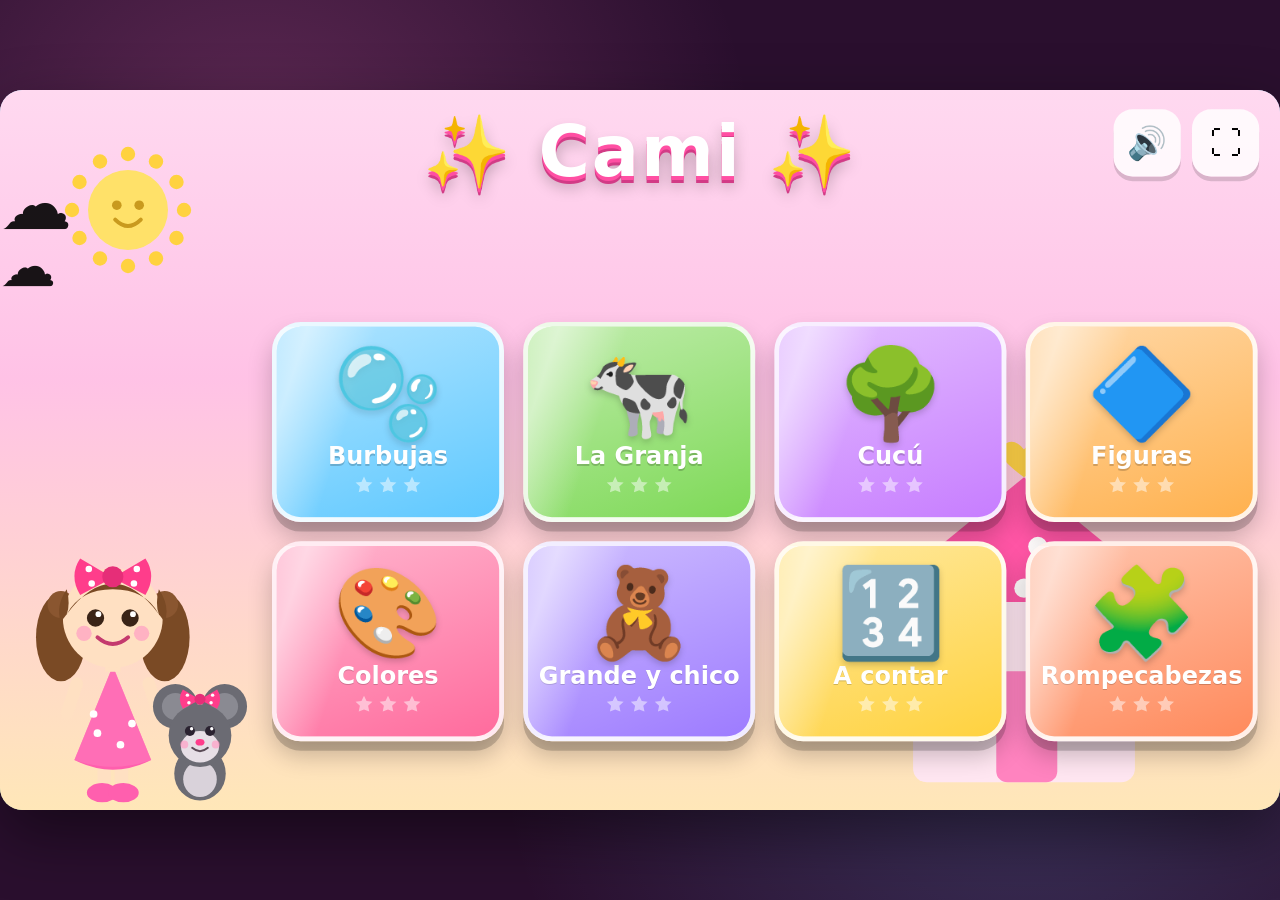
==== cami/index.html @ 779be209 "Arcade hub: portal + Cami's game + Tibia 7.6 tribute Static site for juegos.cesardelarosa.org. - / p" ====
<!doctype html>
<html lang="es">
<head>
  <meta charset="utf-8">
  <meta name="viewport" content="width=device-width, initial-scale=1, maximum-scale=1, user-scalable=no, viewport-fit=cover">
  <meta name="theme-color" content="#ff4fa3">
  <meta name="apple-mobile-web-app-capable" content="yes">
  <meta name="mobile-web-app-capable" content="yes">
  <title>El videojuego de Cami</title>
  <link rel="manifest" href="manifest.webmanifest">
  <link rel="icon" href="icon.svg" type="image/svg+xml">
  <link rel="apple-touch-icon" href="icon.svg">
  <link rel="stylesheet" href="css/base.css?v=2">
  <link rel="stylesheet" href="css/games.css?v=2">
</head>
<body>
  <div id="viewport">
    <div id="stage">
      <div id="scene"></div>
      <div id="hud"></div>
      <canvas id="fx" width="1600" height="900"></canvas>
      <div id="overlay"></div>
    </div>
  </div>

  <div id="rotate-overlay" hidden>
    <div class="rotate-card">
      <div class="rotate-phone">📱</div>
      <div class="rotate-text">¡Gira tu teléfono!</div>
      <div class="rotate-sub">Cami juega de lado 💖</div>
    </div>
  </div>

  <!-- motor (orden de dependencias) -->
  <script src="js/storage.js?v=2"></script>
  <script src="js/audio.js?v=2"></script>
  <script src="js/tts.js?v=2"></script>
  <script src="js/stage.js?v=2"></script>
  <script src="js/confetti.js?v=2"></script>
  <script src="js/drag.js?v=2"></script>
  <script src="js/characters.js?v=2"></script>
  <script src="js/shell.js?v=2"></script>
  <!-- juegos -->
  <script src="js/games/burbujas.js?v=2"></script>
  <script src="js/games/animales.js?v=2"></script>
  <script src="js/games/cucu.js?v=2"></script>
  <script src="js/games/figuras.js?v=2"></script>
  <script src="js/games/colores.js?v=2"></script>
  <script src="js/games/tamanos.js?v=2"></script>
  <script src="js/games/numeros.js?v=2"></script>
  <script src="js/games/rompecabezas.js?v=2"></script>
  <!-- arranque -->
  <script src="js/home.js?v=2"></script>
  <script src="js/main.js?v=2"></script>
</body>
</html>
---- cami/css/base.css ----
/* ===== Reset y base ===== */
* { margin: 0; padding: 0; box-sizing: border-box; }
html, body {
  height: 100%;
  overflow: hidden;
  background: #2a0f2e;
  font-family: "Baloo 2", "Comic Sans MS", "Trebuchet MS", system-ui, sans-serif;
  overscroll-behavior: none;
  -webkit-user-select: none; user-select: none;
  -webkit-tap-highlight-color: transparent;
  touch-action: none;
}
button { font-family: inherit; cursor: pointer; border: none; background: none; }

/* ===== Viewport + escenario escalado ===== */
#viewport { position: fixed; inset: 0; display: flex; align-items: center; justify-content: center;
  background:
    radial-gradient(circle at 20% 20%, rgba(255,120,200,.25), transparent 40%),
    radial-gradient(circle at 80% 80%, rgba(120,180,255,.22), transparent 42%),
    #2a0f2e;
}
#stage {
  position: absolute; left: 50%; top: 50%;
  width: 1600px; height: 900px;
  margin-left: -800px; margin-top: -450px;
  transform-origin: center center;
  overflow: hidden;
  border-radius: 28px;
  background: linear-gradient(180deg, #aee9ff 0%, #d8f5ff 60%, #c6f0c0 100%);
  box-shadow: 0 30px 80px rgba(0,0,0,.45);
  touch-action: none;
}
#scene { position: absolute; inset: 0; }
#fx { position: absolute; inset: 0; pointer-events: none; z-index: 50; }
#hud { position: absolute; inset: 0; pointer-events: none; z-index: 40; }
#hud button { pointer-events: auto; }
#overlay { position: absolute; inset: 0; z-index: 60; pointer-events: none; }
#overlay.show { pointer-events: auto; }

/* ===== Overlay "gira el teléfono" ===== */
#rotate-overlay {
  position: fixed; inset: 0; z-index: 1000;
  display: none; align-items: center; justify-content: center;
  background: linear-gradient(160deg, #ff7ec0, #ff4fa3 60%, #c43a8e);
}
.rotate-card { text-align: center; color: #fff; }
.rotate-phone { font-size: 110px; animation: rotatePhone 2s ease-in-out infinite; }
.rotate-text { font-size: 44px; font-weight: 800; margin-top: 10px; text-shadow: 0 3px 0 rgba(0,0,0,.15); }
.rotate-sub { font-size: 26px; margin-top: 6px; opacity: .95; }
@keyframes rotatePhone {
  0%, 40% { transform: rotate(0deg); }
  60%, 100% { transform: rotate(90deg); }
}
@media (orientation: portrait) and (pointer: coarse) {
  #rotate-overlay:not([hidden]) { display: flex; }
}

/* ===== HUD (botón casa + estrellas de progreso) ===== */
.hud-home {
  position: absolute; left: 26px; top: 24px;
  width: 110px; height: 110px; border-radius: 28px;
  background: #fff; box-shadow: 0 8px 0 #d23b86, 0 14px 24px rgba(0,0,0,.25);
  display: flex; align-items: center; justify-content: center;
  transition: transform .12s;
}
.hud-home:active { transform: translateY(5px) scale(.96); box-shadow: 0 3px 0 #d23b86; }
.hud-home svg { width: 64px; height: 64px; }
.hud-stars {
  position: absolute; top: 30px; left: 50%; transform: translateX(-50%);
  display: flex; gap: 16px; background: rgba(255,255,255,.55);
  padding: 12px 22px; border-radius: 40px; backdrop-filter: blur(4px);
}
.hud-star {
  width: 56px; height: 56px; color: #ffffff;
  filter: drop-shadow(0 2px 2px rgba(0,0,0,.2));
  transition: transform .3s cubic-bezier(.2,1.6,.4,1);
}
.hud-star.on { color: #ffd23f; transform: scale(1.15); }
.hud-star svg { width: 100%; height: 100%; }

/* ===== Botones de esquina (mute / fullscreen) ===== */
.corner-btns { position: absolute; right: 26px; top: 24px; display: flex; gap: 14px; z-index: 5; }
.corner-btn {
  width: 84px; height: 84px; border-radius: 24px;
  background: rgba(255,255,255,.85); box-shadow: 0 6px 0 rgba(0,0,0,.15);
  display: flex; align-items: center; justify-content: center; font-size: 40px;
  transition: transform .12s;
}
.corner-btn:active { transform: translateY(4px); box-shadow: 0 2px 0 rgba(0,0,0,.15); }

/* ===== HOME ===== */
.home-sky { position: absolute; inset: 0; overflow: hidden;
  background: linear-gradient(180deg, #ffd9f0 0%, #ffc2e6 40%, #ffe7b8 100%); }
.home-sun { position: absolute; left: 70px; top: 60px; width: 180px; height: 180px; }
.home-sun .rays { animation: spin 26s linear infinite; transform-origin: 90px 90px; }
@keyframes spin { to { transform: rotate(360deg); } }
.home-cloud { position: absolute; font-size: 90px; opacity: .9; animation: drift 30s linear infinite; }
@keyframes drift { from { transform: translateX(-220px); } to { transform: translateX(1820px); } }
.home-house { position: absolute; right: 60px; bottom: 0; width: 520px; height: 520px; opacity: .95; }
.home-title {
  position: absolute; top: 26px; left: 50%; transform: translateX(-50%);
  font-size: 88px; font-weight: 900; color: #fff;
  text-shadow: 0 4px 0 #ff4fa3, 0 8px 0 #d23b86, 0 12px 18px rgba(0,0,0,.25);
  letter-spacing: 2px;
}
.home-title .spark { color: #ffd23f; }

.home-grid {
  position: absolute; left: 340px; top: 290px;
  display: grid; grid-template-columns: repeat(4, 290px); grid-auto-rows: 250px;
  gap: 24px;
}
.tile {
  border-radius: 36px; position: relative; overflow: hidden;
  display: flex; flex-direction: column; align-items: center; justify-content: center;
  box-shadow: 0 12px 0 rgba(0,0,0,.18), 0 18px 30px rgba(0,0,0,.22);
  border: 6px solid rgba(255,255,255,.85);
  transition: transform .14s cubic-bezier(.2,1.4,.4,1);
}
.tile:active { transform: scale(.93); }
.tile .tile-icon { font-size: 110px; line-height: 1; filter: drop-shadow(0 4px 4px rgba(0,0,0,.18)); }
.tile .tile-name { margin-top: 6px; font-size: 30px; font-weight: 800; color: #fff;
  text-shadow: 0 2px 0 rgba(0,0,0,.18); }
.tile .tile-stars { display: flex; gap: 4px; margin-top: 6px; }
.tile .tile-stars .s { width: 26px; height: 26px; color: rgba(255,255,255,.5); }
.tile .tile-stars .s.on { color: #ffd23f; }
.tile .tile-stars svg { width: 100%; height: 100%; }
.tile .shine { position: absolute; top: -40%; left: -30%; width: 60%; height: 180%;
  background: linear-gradient(90deg, transparent, rgba(255,255,255,.5), transparent);
  transform: rotate(18deg); animation: shine 5s ease-in-out infinite; }
@keyframes shine { 0%,70% { left: -40%; } 85%,100% { left: 130%; } }

/* Cami + Lola en el home (columna izquierda, sin tapar los tiles) */
.home-cami { position: absolute; left: 16px; bottom: 0; width: 250px; height: 360px;
  animation: bob 3s ease-in-out infinite; }
.home-lola { position: absolute; left: 180px; bottom: 0; width: 140px; height: 175px;
  animation: bob 3s ease-in-out infinite .4s; }
.home-cami:active, .home-lola:active { animation: jump .6s ease; }
@keyframes bob { 0%,100% { transform: translateY(0); } 50% { transform: translateY(-14px); } }
@keyframes jump { 0%{transform:translateY(0)} 30%{transform:translateY(-50px) scale(1.05)} 60%{transform:translateY(0)} 80%{transform:translateY(-16px)} 100%{transform:translateY(0)} }

/* ===== Celebración ===== */
.celebrate {
  position: absolute; inset: 0; display: flex; flex-direction: column;
  align-items: center; justify-content: center; gap: 20px;
  background: radial-gradient(circle at 50% 40%, rgba(255,140,210,.55), rgba(120,40,120,.75));
  opacity: 0; transition: opacity .35s;
}
.celebrate.in { opacity: 1; }
.celebrate .cel-cami { width: 280px; height: 360px; animation: jump 1s ease infinite; }
.celebrate .cel-text { font-size: 70px; font-weight: 900; color: #fff;
  text-shadow: 0 4px 0 #ff4fa3, 0 8px 16px rgba(0,0,0,.3); }
.celebrate .cel-stars { display: flex; gap: 24px; }
.celebrate .cel-stars .big { width: 110px; height: 110px; color: #ffd23f;
  filter: drop-shadow(0 6px 6px rgba(0,0,0,.3)); transform: scale(0); }
.celebrate .cel-stars .big.pop { animation: starIn .5s cubic-bezier(.2,1.8,.4,1) forwards; }
@keyframes starIn { to { transform: scale(1) rotate(0); } from { transform: scale(0) rotate(-40deg); } }
.celebrate .cel-btns { display: flex; gap: 40px; margin-top: 10px; }
.cel-btn { width: 140px; height: 140px; border-radius: 40px; background: #fff;
  box-shadow: 0 10px 0 #d23b86, 0 16px 26px rgba(0,0,0,.3);
  display: flex; align-items: center; justify-content: center; transition: transform .12s; }
.cel-btn:active { transform: translateY(6px); box-shadow: 0 4px 0 #d23b86; }
.cel-btn svg { width: 80px; height: 80px; }

/* ===== Animaciones compartidas para juegos ===== */
.wiggle { animation: wiggle .5s ease; }
@keyframes wiggle {
  0%,100% { transform: translateX(0) rotate(0); }
  20% { transform: translateX(-12px) rotate(-5deg); }
  40% { transform: translateX(12px) rotate(5deg); }
  60% { transform: translateX(-9px) rotate(-3deg); }
  80% { transform: translateX(9px) rotate(3deg); }
}
.pulse { animation: pulse 1.2s ease-in-out infinite; }
@keyframes pulse { 0%,100% { transform: scale(1); } 50% { transform: scale(1.12); } }
.blink { animation: blink 4s infinite; }
@keyframes blink { 0%,94%,100% { transform: scaleY(1); } 97% { transform: scaleY(.1); } }
.dragging { z-index: 30 !important; filter: drop-shadow(0 12px 14px rgba(0,0,0,.35)); }

/* ===== Manita de pista (estilo Bimi Boo) ===== */
.hint-hand {
  position: absolute; z-index: 45; pointer-events: none;
  font-size: 96px; line-height: 1;
  transform: translate(-26%, -12%);
  filter: drop-shadow(0 6px 8px rgba(0,0,0,.35));
}
.hint-hand .hh-inner { display: inline-block; animation: handTap .8s ease-in-out infinite; }
@keyframes handTap { 0%,100% { transform: scale(1) rotate(-8deg); } 50% { transform: scale(.85) rotate(-2deg); } }

/* Botón grande genérico de juego */
.game-prompt {
  position: absolute; left: 50%; top: 150px; transform: translateX(-50%);
  background: rgba(255,255,255,.9); padding: 14px 36px; border-radius: 50px;
  font-size: 40px; font-weight: 800; color: #c43a6e; box-shadow: 0 6px 0 rgba(0,0,0,.12);
  max-width: 1000px; text-align: center;
}
.replay-prompt { display:flex; align-items:center; gap:10px; }
---- cami/css/games.css ----
/* ===== Animación de parpadeo para los personajes SVG ===== */
.blink-eyes { animation: blinkEyes 4.5s infinite; transform-box: fill-box; transform-origin: center; }
@keyframes blinkEyes { 0%,92%,100% { transform: scaleY(1); } 96% { transform: scaleY(.1); } }

/* contenedores de juego ocupan todo el escenario */
.g-burbujas, .g-animales, .g-cucu, .g-figuras, .g-colores, .g-tamanos, .g-numeros, .g-rompe {
  position: absolute; inset: 0; overflow: hidden;
}

/* ============ BURBUJAS ============ */
.g-burbujas { background: linear-gradient(180deg, #5ec8ff 0%, #aee9ff 55%, #d7f6ff 100%); }
.bubbles-bg { position: absolute; inset: 0;
  background: radial-gradient(circle at 30% 20%, rgba(255,255,255,.35), transparent 40%); }
.bubble {
  position: absolute; left: 0; top: 0; border-radius: 50%;
  display: flex; align-items: center; justify-content: center;
  background: radial-gradient(circle at 32% 28%, rgba(255,255,255,.9), rgba(180,235,255,.45) 45%, rgba(120,200,255,.3) 100%);
  box-shadow: inset 0 0 30px rgba(255,255,255,.6), 0 6px 18px rgba(0,80,140,.18);
  border: 3px solid rgba(255,255,255,.55);
  will-change: transform; cursor: pointer;
}
.bub-emoji { font-size: 96px; pointer-events: none; filter: drop-shadow(0 3px 3px rgba(0,0,0,.15)); }
.bub-shine { position: absolute; top: 16%; left: 20%; width: 26%; height: 26%;
  background: rgba(255,255,255,.8); border-radius: 50%; filter: blur(2px); pointer-events: none; }
.bubble.golden {
  border: 6px solid #ffd23f;
  background: radial-gradient(circle at 32% 28%, rgba(255,250,220,.95), rgba(255,225,130,.55) 45%, rgba(255,200,60,.4) 100%);
  box-shadow: 0 0 26px 6px rgba(255,210,63,.75), inset 0 0 30px rgba(255,255,255,.7);
}
.bubble.burst { animation: bubBurst .25s ease-out forwards; }
@keyframes bubBurst { to { transform: scale(1.5); opacity: 0; } }
.bub-zoom {
  position: absolute; left: 800px; top: 450px; transform: translate(-50%,-50%) scale(.2);
  font-size: 220px; pointer-events: none; animation: zoomFade .8s ease-out forwards;
  filter: drop-shadow(0 8px 10px rgba(0,0,0,.25)); z-index: 6;
}
@keyframes zoomFade {
  0% { transform: translate(-50%,-50%) scale(.2); opacity: 0; }
  30% { transform: translate(-50%,-50%) scale(1.1); opacity: 1; }
  75% { transform: translate(-50%,-50%) scale(1); opacity: 1; }
  100% { transform: translate(-50%,-50%) scale(1.1); opacity: 0; }
}

/* ============ ANIMALES ============ */
.g-animales { background: linear-gradient(180deg, #bdecff 0%, #e3f7ff 60%, #c6f0c0 100%); }
.farm-sky { position: absolute; inset: 0; background: linear-gradient(180deg, #aee9ff, #e6f7ff 55%, #bff0a8 56%, #9be084 100%); }
.farm-sun { position: absolute; left: 60px; top: 50px; font-size: 120px; }
.farm-barn { position: absolute; right: 70px; top: 120px; font-size: 200px; filter: drop-shadow(0 6px 6px rgba(0,0,0,.15)); }
.farm-grass { position: absolute; left: 0; right: 0; bottom: 0; height: 320px;
  background: linear-gradient(180deg, #8ee06f, #6cc94f); }
.farm-lola { position: absolute; left: 30px; bottom: 0; width: 150px; height: 180px; animation: bob 3s ease-in-out infinite; }
.animal-layer { position: absolute; inset: 0; }
.animal { position: absolute; bottom: 150px; width: 240px; height: 300px;
  display: flex; align-items: flex-end; justify-content: center; cursor: pointer; }
.animal .mound { position: absolute; bottom: 0; left: 50%; transform: translateX(-50%);
  width: 230px; height: 80px; background: radial-gradient(ellipse at center, #7ed957 60%, transparent 70%); }
.animal-emoji { font-size: 170px; pointer-events: none; filter: drop-shadow(0 5px 4px rgba(0,0,0,.2));
  animation: bob 3.4s ease-in-out infinite; }
.animal.spotlight .animal-emoji { animation: pulse 1s ease-in-out; }
.animal.spotlight::after { content: ''; position: absolute; bottom: 40px; left: 50%; transform: translateX(-50%);
  width: 260px; height: 260px; border-radius: 50%; background: radial-gradient(circle, rgba(255,255,180,.7), transparent 65%); }
.animal.jump .animal-emoji { animation: jump .7s ease; }

/* ============ CUCÚ ============ */
.g-cucu { background: linear-gradient(180deg, #cde1ff 0%, #eaf6ff 55%, #bde6a6 56%, #93d97f 100%); }
.cucu-sky { position: absolute; inset: 0; }
.cucu-ground { position: absolute; left: 0; right: 0; bottom: 0; height: 280px;
  background: linear-gradient(180deg, #8ee06f, #5fb84a); }
.bush-layer { position: absolute; inset: 0; }
.bush { position: absolute; bottom: 150px; width: 260px; height: 250px; cursor: pointer; }
.bush-animal { position: absolute; bottom: 60px; left: 50%; transform: translateX(-50%) translateY(40px);
  font-size: 130px; z-index: 1; transition: transform .5s cubic-bezier(.2,1.3,.4,1); pointer-events: none;
  filter: drop-shadow(0 4px 3px rgba(0,0,0,.2)); }
.bush-animal.peek { transform: translateX(-50%) translateY(-135px); }
.bush-animal.tease { transform: translateX(-50%) translateY(-30px); }
.bush-leaves { position: absolute; left: 0; bottom: 0; width: 100%; height: 160px; z-index: 2; pointer-events: none; }
.bush-leaves .leaf { position: absolute; bottom: 0; border-radius: 50% 50% 45% 45%; background: #4faa3a; box-shadow: inset 0 8px 0 rgba(255,255,255,.12); }
.bush-leaves .l1 { left: 0; width: 130px; height: 120px; background: #57b542; }
.bush-leaves .l2 { left: 70px; width: 150px; height: 150px; background: #4faa3a; }
.bush-leaves .l3 { right: 0; width: 120px; height: 110px; background: #5dbd46; }
.bush.rustle { animation: wiggle .5s ease; }
.cucu-cloud { position: absolute; top: 0; left: -120%; width: 120%; height: 100%; z-index: 5;
  background: radial-gradient(circle at 20% 50%, #fff 22%, transparent 23%),
              radial-gradient(circle at 45% 40%, #fff 26%, transparent 27%),
              radial-gradient(circle at 70% 55%, #fff 24%, transparent 25%),
              linear-gradient(#fff,#fff); opacity: 0; }
.cucu-cloud.sweep { animation: cloudSweep 1.2s ease-in-out; }
@keyframes cloudSweep {
  0% { left: -120%; opacity: 1; } 50% { left: 0%; opacity: 1; } 100% { left: 120%; opacity: 1; }
}

/* ============ FIGURAS ============ */
.g-figuras { background: linear-gradient(180deg, #fff0d6, #ffe1c2); }
.fig-board { position: absolute; right: 90px; top: 130px; width: 560px; height: 640px;
  background: linear-gradient(160deg, #e9bd86, #cf9457); border-radius: 30px;
  box-shadow: inset 0 0 0 10px rgba(0,0,0,.08), 0 12px 24px rgba(0,0,0,.2); }
.fig-slot { position: absolute; left: 50%; transform: translateX(-50%); width: 240px; height: 240px;
  display: flex; align-items: center; justify-content: center; }
.fig-slot.lit { animation: slotLit .5s ease; }
@keyframes slotLit { 0%,100% { transform: translateX(-50%) scale(1); } 50% { transform: translateX(-50%) scale(1.12); } }
.fig-board.done { animation: wiggle .6s ease; }
.fig-tray { position: absolute; left: 110px; top: 130px; width: 280px; height: 640px; }
.fig-piece { position: absolute; left: 30px; width: 220px; height: 220px; cursor: grab; touch-action: none;
  filter: drop-shadow(0 6px 6px rgba(0,0,0,.2)); }

/* ============ COLORES ============ */
.g-colores { background: linear-gradient(180deg, #fff0f7, #ffe0ef); }
.col-items { position: absolute; inset: 0; }
.col-baskets { position: absolute; inset: 0; }
.col-item { position: absolute; width: 180px; height: 180px; cursor: grab; touch-action: none;
  display: flex; align-items: center; justify-content: center; }
.col-item span { font-size: 130px; pointer-events: none; filter: drop-shadow(0 4px 4px rgba(0,0,0,.18)); }
.col-item.stored { animation: stored .4s ease forwards; }
@keyframes stored { to { transform: translate(0,0) scale(.55); opacity: .85; } }
.basket { position: absolute; bottom: 50px; width: 280px; height: 250px; }
.basket .basket-dot { position: absolute; top: -10px; left: 50%; transform: translateX(-50%);
  width: 90px; height: 90px; border-radius: 50%; background: var(--c); border: 6px solid #fff;
  box-shadow: 0 4px 8px rgba(0,0,0,.2); }
.basket .basket-body { position: absolute; bottom: 0; left: 0; width: 100%; height: 180px;
  background: var(--c); border-radius: 20px 20px 36px 36px;
  clip-path: polygon(8% 0, 92% 0, 100% 100%, 0 100%);
  box-shadow: inset 0 -16px 0 rgba(0,0,0,.12), 0 8px 16px rgba(0,0,0,.2);
  border-top: 8px solid rgba(255,255,255,.6); }
.basket.cheer { animation: bounceUp .6s ease; }
@keyframes bounceUp { 0%,100% { transform: translateY(0); } 40% { transform: translateY(-26px); } }

/* ============ TAMAÑOS ============ */
.g-tamanos { background: linear-gradient(180deg, #efe6ff, #ded0ff); }
.tam-char { position: absolute; text-align: center; }
.tam-cami { right: 130px; top: 110px; width: 360px; height: 440px; }
.tam-lola { right: 175px; top: 560px; width: 210px; height: 250px; }
.tam-char .tam-label { font-size: 34px; font-weight: 800; color: #7a4ad0; margin-top: -10px; }
.tam-tray-zone { position: absolute; inset: 0; }
.size-tray { position: absolute; border-radius: 50%; background: radial-gradient(circle at 35% 30%, #fff, #ffe3f2);
  border: 8px solid #ff9ec4; box-shadow: 0 8px 16px rgba(0,0,0,.2); cursor: grab; touch-action: none;
  display: flex; align-items: center; justify-content: center; }
.size-tray.big { width: 240px; height: 240px; }
.size-tray.small { width: 190px; height: 190px; }
.size-tray .size-emoji { pointer-events: none; filter: drop-shadow(0 3px 3px rgba(0,0,0,.18)); }
.size-tray.big .size-emoji { font-size: 150px; }
.size-tray.small .size-emoji { font-size: 84px; }
.tam-char.hug { animation: hug .5s ease; }
@keyframes hug { 0%,100% { transform: scale(1); } 40% { transform: scale(1.08,.94); } }
.tam-char.dance { animation: danceWobble .8s ease infinite; }
@keyframes danceWobble { 0%,100% { transform: rotate(-4deg); } 50% { transform: rotate(4deg); } }

/* ============ NÚMEROS ============ */
.g-numeros { background: linear-gradient(180deg, #fff7d6, #ffe9a8); }
.num-lola { position: absolute; right: 140px; top: 230px; width: 360px; height: 420px; }
.num-mouth { position: absolute; left: 50%; top: 52%; transform: translateX(-50%); width: 170px; height: 130px; }
.num-lola.chomp { animation: chomp .35s ease; }
@keyframes chomp { 0%,100% { transform: scale(1); } 50% { transform: scale(1.06,.93); } }
.num-bubble { position: absolute; right: 120px; top: 50px; }
.num-bubble .bubble-in { background: #fff; border-radius: 40px; padding: 16px 30px; font-size: 64px;
  box-shadow: 0 8px 16px rgba(0,0,0,.15); border: 5px solid #ffd23f; }
.num-plates { position: absolute; inset: 0; }
.quesito { position: absolute; bottom: 140px; width: 180px; height: 180px; cursor: grab; touch-action: none;
  display: flex; align-items: center; justify-content: center; }
.quesito span:first-child { font-size: 120px; pointer-events: none; filter: drop-shadow(0 4px 3px rgba(0,0,0,.18)); }
.quesito .plate { position: absolute; bottom: 6px; left: 50%; transform: translateX(-50%);
  width: 150px; height: 26px; border-radius: 50%; background: rgba(0,0,0,.12); z-index: -1; }
.num-big { position: absolute; left: 360px; top: 280px; font-size: 240px; font-weight: 900; color: #ffb400;
  text-shadow: 0 6px 0 #d98e00, 0 10px 18px rgba(0,0,0,.25); transform: scale(0); pointer-events: none; }
.num-big.pop { animation: numPop .6s cubic-bezier(.2,1.6,.4,1); }
@keyframes numPop { 0% { transform: scale(0) rotate(-20deg); } 60% { transform: scale(1.2); } 100% { transform: scale(1) rotate(0); } }

/* ============ ROMPECABEZAS ============ */
.g-rompe { background: linear-gradient(180deg, #ffe7d6, #ffd9c2); }
.puz-board { position: absolute; left: 820px; top: 190px; width: 700px; height: 520px;
  background: #fff; border: 10px solid #fff; border-radius: 18px;
  box-shadow: 0 12px 26px rgba(0,0,0,.25); overflow: hidden; }
.puz-guide { position: absolute; inset: 0; opacity: .18; }
.puz-guide svg, .puz-solved svg { display: block; }
.puz-cells { position: absolute; inset: 0; }
.puz-cell { position: absolute; box-sizing: border-box; border: 3px dashed rgba(120,120,120,.5); }
.puz-solved { position: absolute; inset: 0; opacity: 0; transition: opacity .4s; }
.puz-solved.show { opacity: 1; }
.puz-tray { position: absolute; left: 0; top: 150px; width: 800px; height: 720px; }
.puz-piece { position: absolute; cursor: grab; touch-action: none; overflow: hidden; border-radius: 8px;
  box-shadow: 0 6px 12px rgba(0,0,0,.25); background: #fff; }
.puz-piece svg { display: block; }
.puz-piece.set { box-shadow: 0 0 0 2px rgba(255,255,255,.6); }
.puz-board.celebrate-puz { animation: puzCheer .9s ease; }
@keyframes puzCheer { 0%,100% { transform: scale(1) rotate(0); } 30% { transform: scale(1.04) rotate(-1.5deg); } 60% { transform: scale(1.04) rotate(1.5deg); } }
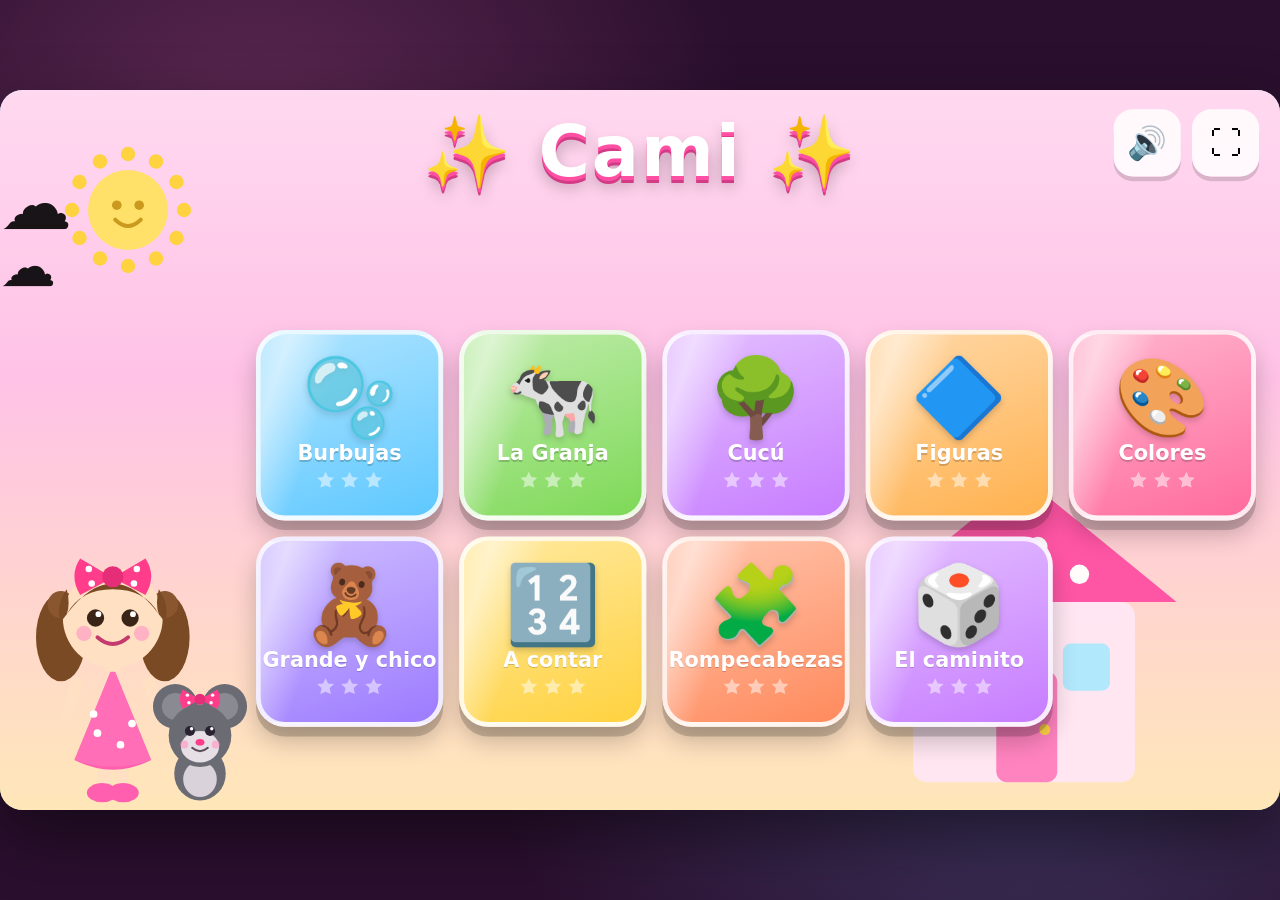
==== commit f38daac6: "Caminito: nuevo juego de mesa en Cami + portal actualizado - Nuevo juego El caminito (estilo fiesta)" ====
--- a/cami/index.html
+++ b/cami/index.html
@@ -10,8 +10,8 @@
   <link rel="manifest" href="manifest.webmanifest">
   <link rel="icon" href="icon.svg" type="image/svg+xml">
   <link rel="apple-touch-icon" href="icon.svg">
-  <link rel="stylesheet" href="css/base.css?v=2">
-  <link rel="stylesheet" href="css/games.css?v=2">
+  <link rel="stylesheet" href="css/base.css?v=4">
+  <link rel="stylesheet" href="css/games.css?v=4">
 </head>
 <body>
   <div id="viewport">
@@ -32,25 +32,26 @@
   </div>
 
   <!-- motor (orden de dependencias) -->
-  <script src="js/storage.js?v=2"></script>
-  <script src="js/audio.js?v=2"></script>
-  <script src="js/tts.js?v=2"></script>
-  <script src="js/stage.js?v=2"></script>
-  <script src="js/confetti.js?v=2"></script>
-  <script src="js/drag.js?v=2"></script>
-  <script src="js/characters.js?v=2"></script>
-  <script src="js/shell.js?v=2"></script>
+  <script src="js/storage.js?v=4"></script>
+  <script src="js/audio.js?v=4"></script>
+  <script src="js/tts.js?v=4"></script>
+  <script src="js/stage.js?v=4"></script>
+  <script src="js/confetti.js?v=4"></script>
+  <script src="js/drag.js?v=4"></script>
+  <script src="js/characters.js?v=4"></script>
+  <script src="js/shell.js?v=4"></script>
   <!-- juegos -->
-  <script src="js/games/burbujas.js?v=2"></script>
-  <script src="js/games/animales.js?v=2"></script>
-  <script src="js/games/cucu.js?v=2"></script>
-  <script src="js/games/figuras.js?v=2"></script>
-  <script src="js/games/colores.js?v=2"></script>
-  <script src="js/games/tamanos.js?v=2"></script>
-  <script src="js/games/numeros.js?v=2"></script>
-  <script src="js/games/rompecabezas.js?v=2"></script>
+  <script src="js/games/burbujas.js?v=4"></script>
+  <script src="js/games/animales.js?v=4"></script>
+  <script src="js/games/cucu.js?v=4"></script>
+  <script src="js/games/figuras.js?v=4"></script>
+  <script src="js/games/colores.js?v=4"></script>
+  <script src="js/games/tamanos.js?v=4"></script>
+  <script src="js/games/numeros.js?v=4"></script>
+  <script src="js/games/rompecabezas.js?v=4"></script>
+  <script src="js/games/caminito.js?v=4"></script>
   <!-- arranque -->
-  <script src="js/home.js?v=2"></script>
-  <script src="js/main.js?v=2"></script>
+  <script src="js/home.js?v=4"></script>
+  <script src="js/main.js?v=4"></script>
 </body>
 </html>
--- a/cami/css/base.css
+++ b/cami/css/base.css
@@ -106,9 +106,9 @@
 .home-title .spark { color: #ffd23f; }
 
 .home-grid {
-  position: absolute; left: 340px; top: 290px;
-  display: grid; grid-template-columns: repeat(4, 290px); grid-auto-rows: 250px;
-  gap: 24px;
+  position: absolute; left: 320px; top: 300px;
+  display: grid; grid-template-columns: repeat(5, 234px); grid-auto-rows: 238px;
+  gap: 20px;
 }
 .tile {
   border-radius: 36px; position: relative; overflow: hidden;
@@ -118,8 +118,8 @@
   transition: transform .14s cubic-bezier(.2,1.4,.4,1);
 }
 .tile:active { transform: scale(.93); }
-.tile .tile-icon { font-size: 110px; line-height: 1; filter: drop-shadow(0 4px 4px rgba(0,0,0,.18)); }
-.tile .tile-name { margin-top: 6px; font-size: 30px; font-weight: 800; color: #fff;
+.tile .tile-icon { font-size: 96px; line-height: 1; filter: drop-shadow(0 4px 4px rgba(0,0,0,.18)); }
+.tile .tile-name { margin-top: 6px; font-size: 26px; font-weight: 800; color: #fff;
   text-shadow: 0 2px 0 rgba(0,0,0,.18); }
 .tile .tile-stars { display: flex; gap: 4px; margin-top: 6px; }
 .tile .tile-stars .s { width: 26px; height: 26px; color: rgba(255,255,255,.5); }
@@ -187,6 +187,21 @@
 .hint-hand .hh-inner { display: inline-block; animation: handTap .8s ease-in-out infinite; }
 @keyframes handTap { 0%,100% { transform: scale(1) rotate(-8deg); } 50% { transform: scale(.85) rotate(-2deg); } }
 
+/* ===== Cami porrista dentro de los juegos ===== */
+.game-cami {
+  position: absolute; left: 16px; bottom: 0; width: 190px; height: 266px;
+  pointer-events: none; z-index: 4;
+  animation: camiIdle 7s ease-in-out infinite;
+}
+@keyframes camiIdle {
+  0%, 68%, 100% { transform: translateY(0); }
+  72% { transform: translateY(-22px) rotate(-3deg); }
+  76% { transform: translateY(0); }
+  80% { transform: translateY(-12px) rotate(3deg); }
+  84% { transform: translateY(0); }
+}
+.game-cami.cheer { animation: jump .7s ease; }
+
 /* Botón grande genérico de juego */
 .game-prompt {
   position: absolute; left: 50%; top: 150px; transform: translateX(-50%);
--- a/cami/css/games.css
+++ b/cami/css/games.css
@@ -29,6 +29,17 @@
 }
 .bubble.burst { animation: bubBurst .25s ease-out forwards; }
 @keyframes bubBurst { to { transform: scale(1.5); opacity: 0; } }
+/* panel de meta: "atrapa 3 de éstos" */
+.bub-goal {
+  position: absolute; left: 50%; top: 116px; transform: translateX(-50%);
+  display: flex; gap: 14px; align-items: center; z-index: 8;
+  background: rgba(255,255,255,.92); border: 5px solid #ffd23f;
+  border-radius: 50px; padding: 10px 26px; box-shadow: 0 8px 16px rgba(0,0,0,.18);
+}
+.bub-goal .bg-slot { font-size: 64px; line-height: 1; filter: grayscale(1) opacity(.35);
+  transition: filter .3s, transform .3s; }
+.bub-goal .bg-slot.on { filter: none; animation: goalPop .5s cubic-bezier(.2,1.6,.4,1); }
+@keyframes goalPop { 0% { transform: scale(.4); } 60% { transform: scale(1.35); } 100% { transform: scale(1); } }
 .bub-zoom {
   position: absolute; left: 800px; top: 450px; transform: translate(-50%,-50%) scale(.2);
   font-size: 220px; pointer-events: none; animation: zoomFade .8s ease-out forwards;
@@ -67,7 +78,20 @@
 .cucu-ground { position: absolute; left: 0; right: 0; bottom: 0; height: 280px;
   background: linear-gradient(180deg, #8ee06f, #5fb84a); }
 .bush-layer { position: absolute; inset: 0; }
-.bush { position: absolute; bottom: 150px; width: 260px; height: 250px; cursor: pointer; }
+.bush { position: absolute; bottom: 150px; width: 260px; height: 250px; cursor: pointer;
+  transition: left .55s cubic-bezier(.45,0,.55,1); }
+/* fila de amigos encontrados (incentivo de colección) */
+.cucu-friends {
+  position: absolute; left: 50%; bottom: 24px; transform: translateX(-50%);
+  display: flex; gap: 14px; align-items: center; z-index: 6;
+  background: rgba(255,255,255,.85); border: 5px solid #c77dff;
+  border-radius: 50px; padding: 8px 24px; min-height: 86px; min-width: 120px;
+  box-shadow: 0 8px 16px rgba(0,0,0,.18); pointer-events: none;
+}
+.cucu-friends:empty { opacity: 0; }
+.cucu-friends .friend { font-size: 60px; line-height: 1; animation: goalPop .6s cubic-bezier(.2,1.6,.4,1); }
+.cucu-friends.party .friend { animation: bounceUp .7s ease infinite; }
+.cucu-friends.party .friend:nth-child(2n) { animation-delay: .15s; }
 .bush-animal { position: absolute; bottom: 60px; left: 50%; transform: translateX(-50%) translateY(40px);
   font-size: 130px; z-index: 1; transition: transform .5s cubic-bezier(.2,1.3,.4,1); pointer-events: none;
   filter: drop-shadow(0 4px 3px rgba(0,0,0,.2)); }
@@ -91,22 +115,25 @@
 
 /* ============ FIGURAS ============ */
 .g-figuras { background: linear-gradient(180deg, #fff0d6, #ffe1c2); }
-.fig-board { position: absolute; right: 90px; top: 130px; width: 560px; height: 640px;
+.fig-board { position: absolute; right: 90px; top: 100px; width: 560px; height: 720px;
   background: linear-gradient(160deg, #e9bd86, #cf9457); border-radius: 30px;
   box-shadow: inset 0 0 0 10px rgba(0,0,0,.08), 0 12px 24px rgba(0,0,0,.2); }
-.fig-slot { position: absolute; left: 50%; transform: translateX(-50%); width: 240px; height: 240px;
+.fig-slot { position: absolute; left: 50%; transform: translateX(-50%); width: 200px; height: 200px;
   display: flex; align-items: center; justify-content: center; }
 .fig-slot.lit { animation: slotLit .5s ease; }
 @keyframes slotLit { 0%,100% { transform: translateX(-50%) scale(1); } 50% { transform: translateX(-50%) scale(1.12); } }
 .fig-board.done { animation: wiggle .6s ease; }
-.fig-tray { position: absolute; left: 110px; top: 130px; width: 280px; height: 640px; }
-.fig-piece { position: absolute; left: 30px; width: 220px; height: 220px; cursor: grab; touch-action: none;
+.fig-tray { position: absolute; left: 110px; top: 100px; width: 280px; height: 790px; }
+.fig-piece { position: absolute; left: 30px; width: 210px; height: 210px; cursor: grab; touch-action: none;
   filter: drop-shadow(0 6px 6px rgba(0,0,0,.2)); }
+.g-figuras .game-cami { left: 600px; }
 
 /* ============ COLORES ============ */
 .g-colores { background: linear-gradient(180deg, #fff0f7, #ffe0ef); }
 .col-items { position: absolute; inset: 0; }
-.col-baskets { position: absolute; inset: 0; }
+/* pointer-events:none — la capa de canastas iba ENCIMA de los items y bloqueaba
+   el mouse/touch (las canastas no necesitan eventos: son solo drop targets) */
+.col-baskets { position: absolute; inset: 0; pointer-events: none; }
 .col-item { position: absolute; width: 180px; height: 180px; cursor: grab; touch-action: none;
   display: flex; align-items: center; justify-content: center; }
 .col-item span { font-size: 130px; pointer-events: none; filter: drop-shadow(0 4px 4px rgba(0,0,0,.18)); }
@@ -182,3 +209,64 @@
 .puz-piece.set { box-shadow: 0 0 0 2px rgba(255,255,255,.6); }
 .puz-board.celebrate-puz { animation: puzCheer .9s ease; }
 @keyframes puzCheer { 0%,100% { transform: scale(1) rotate(0); } 30% { transform: scale(1.04) rotate(-1.5deg); } 60% { transform: scale(1.04) rotate(1.5deg); } }
+
+/* ============ CAMINITO (juego de mesa) ============ */
+.g-caminito { position: absolute; inset: 0; overflow: hidden;
+  background: linear-gradient(180deg, #cdeeff 0%, #e9fbdd 55%, #cdf2b4 100%); }
+.cam-deco { position: absolute; inset: 0; pointer-events: none; }
+.cam-deco span { position: absolute; opacity: .85; }
+.cam-road { position: absolute; inset: 0; pointer-events: none; }
+
+.cam-tile { position: absolute; border-radius: 50%; border: 7px solid #fff;
+  box-shadow: 0 8px 14px rgba(0,0,0,.16), inset 0 -8px 0 rgba(0,0,0,.08);
+  display: flex; align-items: center; justify-content: center; }
+.cam-tile .deco { font-size: 60px; pointer-events: none;
+  filter: drop-shadow(0 3px 3px rgba(0,0,0,.18)); }
+.cam-tile.star-tile { border-color: #ffd23f;
+  background: radial-gradient(circle at 35% 30%, #fffbe8, #ffe9a8);
+  box-shadow: 0 0 24px rgba(255,210,63,.7), 0 8px 14px rgba(0,0,0,.16); }
+.cam-tile .tstar { font-size: 72px; pointer-events: none;
+  animation: camTwinkle 1.8s ease-in-out infinite;
+  filter: drop-shadow(0 3px 3px rgba(0,0,0,.2)); }
+@keyframes camTwinkle { 0%,100% { transform: scale(1) rotate(-8deg); } 50% { transform: scale(1.18) rotate(8deg); } }
+.cam-tile .tstar.got { animation: camStarGot .8s ease forwards; }
+@keyframes camStarGot { 30% { transform: scale(1.5) rotate(20deg); opacity: 1; }
+  100% { transform: scale(2.4) rotate(40deg); opacity: 0; } }
+.cam-tile.stomp { animation: camStomp .45s ease; }
+@keyframes camStomp { 0%,100% { transform: scale(1); } 35% { transform: scale(.88); } 70% { transform: scale(1.06); } }
+
+.cam-house { position: absolute; left: 985px; top: 75px; width: 210px; height: 210px; pointer-events: none; }
+.cam-goal-lola { position: absolute; left: 1010px; top: 178px; width: 112px; height: 132px;
+  animation: bob 3s ease-in-out infinite; pointer-events: none; }
+.cam-goal-lola.cheer { animation: jump .8s ease infinite; }
+
+.cam-token { position: absolute; width: 120px; height: 168px; z-index: 7; pointer-events: none;
+  transition: left .42s cubic-bezier(.5,0,.5,1), top .42s cubic-bezier(.5,0,.5,1); }
+.cam-token .cam-shadow { position: absolute; bottom: 0; left: 50%; transform: translateX(-50%);
+  width: 84px; height: 16px; border-radius: 50%; background: rgba(0,0,0,.16); }
+.cam-token-in { position: absolute; inset: 0 5px 10px 5px; animation: bob 3.2s ease-in-out infinite; }
+.cam-token-in.hop { animation: camHop .42s cubic-bezier(.4,0,.6,1); }
+@keyframes camHop { 0% { transform: translateY(0) scale(1); }
+  40% { transform: translateY(-80px) scale(1.04,.98); }
+  85% { transform: translateY(2px) scale(1.1,.88); }
+  100% { transform: translateY(0) scale(1); } }
+
+.cam-die { position: absolute; left: 1205px; top: 165px; width: 190px; height: 190px; border-radius: 40px;
+  background: linear-gradient(160deg, #ffffff, #ffe3f2); border: 10px solid #ff7ec0;
+  box-shadow: 0 12px 0 #e05a9e, 0 18px 26px rgba(0,0,0,.25); cursor: pointer; z-index: 8; padding: 0; }
+.cam-die:active { transform: translateY(5px); box-shadow: 0 6px 0 #e05a9e; }
+.cam-die.off { opacity: .45; pointer-events: none; filter: saturate(.5); }
+.cam-die:not(.off)::after { content: ''; position: absolute; inset: -22px; border-radius: 52px;
+  border: 6px dashed rgba(255,126,192,.6); animation: camSpin 7s linear infinite; pointer-events: none; }
+@keyframes camSpin { to { transform: rotate(360deg); } }
+.cam-die.rolling { animation: camShake .14s linear infinite; }
+@keyframes camShake { 0%,100% { transform: rotate(-7deg) scale(1.04); } 50% { transform: rotate(7deg) scale(1.04); } }
+.die-face { position: absolute; inset: 0; }
+.die-dot { position: absolute; width: 40px; height: 40px; border-radius: 50%; background: #e62e78;
+  transform: translate(-50%,-50%); box-shadow: inset 0 -6px 0 rgba(0,0,0,.15); }
+
+.cam-roll-num { position: absolute; left: 1245px; top: 180px; width: 120px; text-align: center;
+  font-size: 170px; font-weight: 900; color: #b35ce0; line-height: 1;
+  text-shadow: 0 6px 0 #8a3cb8, 0 12px 18px rgba(0,0,0,.25);
+  transform: scale(0); pointer-events: none; z-index: 9; }
+.cam-roll-num.pop { animation: numPop .65s cubic-bezier(.2,1.6,.4,1); }
